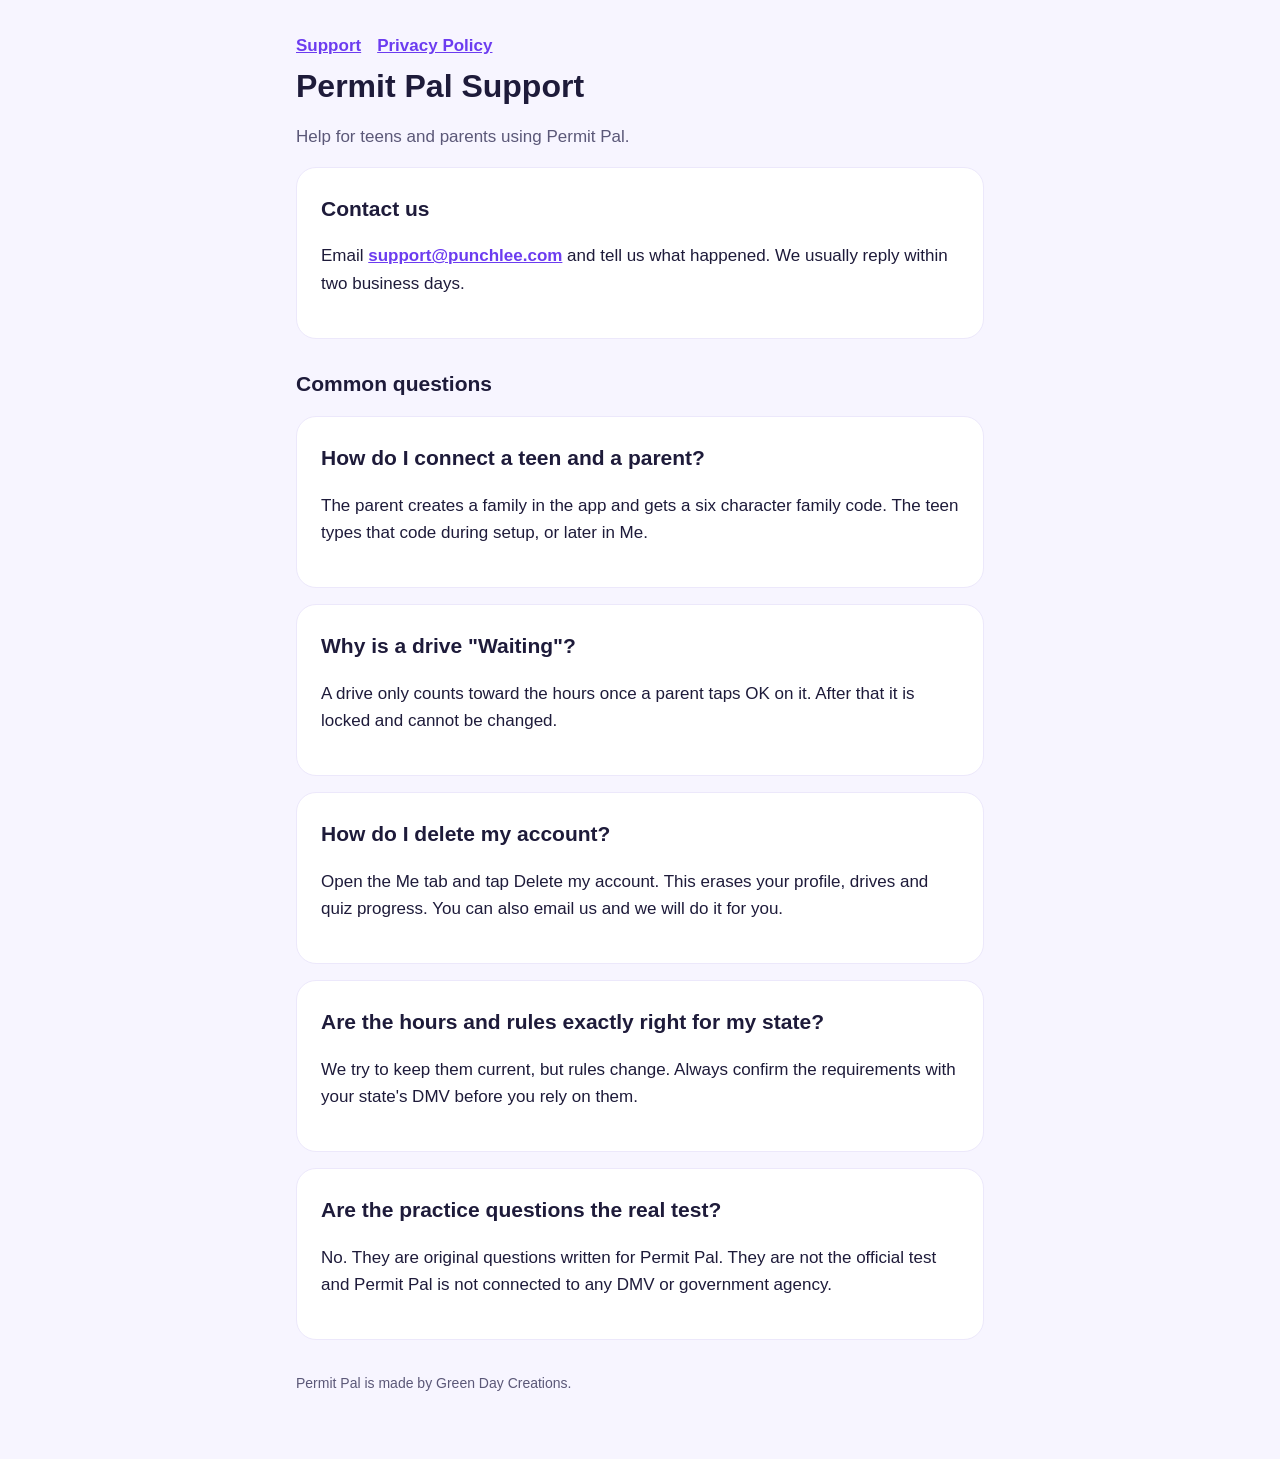
==== index.html @ 91314e0c "Permit Pal support and privacy pages Co-Authored-By: Claude Sonnet 5.5 <noreply@anthropic.com>" ====
<!doctype html><html lang="en"><head><meta charset="utf-8"><meta name="viewport" content="width=device-width,initial-scale=1"><title>Permit Pal Support</title><meta name="description" content="Help and contact for Permit Pal, the learner permit driving log and practice test app."><link rel="stylesheet" href="style.css"></head><body><main>
<nav><a href="./">Support</a><a href="privacy/">Privacy Policy</a></nav>
<h1>Permit Pal Support</h1><p class="sub">Help for teens and parents using Permit Pal.</p>
<div class="card"><h2 style="margin-top:0">Contact us</h2><p>Email <a href="mailto:support@punchlee.com?subject=Permit%20Pal">support@punchlee.com</a> and tell us what happened. We usually reply within two business days.</p></div>
<h2>Common questions</h2>
<div class="card"><h2 style="margin-top:0">How do I connect a teen and a parent?</h2><p>The parent creates a family in the app and gets a six character family code. The teen types that code during setup, or later in Me.</p></div>
<div class="card"><h2 style="margin-top:0">Why is a drive "Waiting"?</h2><p>A drive only counts toward the hours once a parent taps OK on it. After that it is locked and cannot be changed.</p></div>
<div class="card"><h2 style="margin-top:0">How do I delete my account?</h2><p>Open the Me tab and tap Delete my account. This erases your profile, drives and quiz progress. You can also email us and we will do it for you.</p></div>
<div class="card"><h2 style="margin-top:0">Are the hours and rules exactly right for my state?</h2><p>We try to keep them current, but rules change. Always confirm the requirements with your state's DMV before you rely on them.</p></div>
<div class="card"><h2 style="margin-top:0">Are the practice questions the real test?</h2><p>No. They are original questions written for Permit Pal. They are not the official test and Permit Pal is not connected to any DMV or government agency.</p></div>
<footer>Permit Pal is made by Green Day Creations.</footer></main></body></html>
---- style.css ----
:root{--bg:#F7F5FF;--card:#fff;--ink:#1E1B3A;--sub:#5B5878;--purple:#6C3CF0;--line:#ECE8FB}
@media (prefers-color-scheme:dark){:root{--bg:#14122B;--card:#1E1B3A;--ink:#F1EEFF;--sub:#B9B4D8;--purple:#A78BFA;--line:#322E5C}}
*{box-sizing:border-box}body{margin:0;background:var(--bg);color:var(--ink);font:17px/1.6 -apple-system,BlinkMacSystemFont,"Segoe UI",Roboto,sans-serif}
main{max-width:720px;margin:0 auto;padding:32px 16px 64px}.card{background:var(--card);border:1px solid var(--line);border-radius:20px;padding:24px;margin:16px 0}
h1{font-size:32px;line-height:1.2;margin:8px 0 4px}h2{font-size:21px;margin:28px 0 6px}p,li{color:var(--ink)}.sub{color:var(--sub)}a{color:var(--purple);font-weight:600}
ul{padding-left:20px}nav a{margin-right:16px}footer{color:var(--sub);font-size:14px;margin-top:32px}
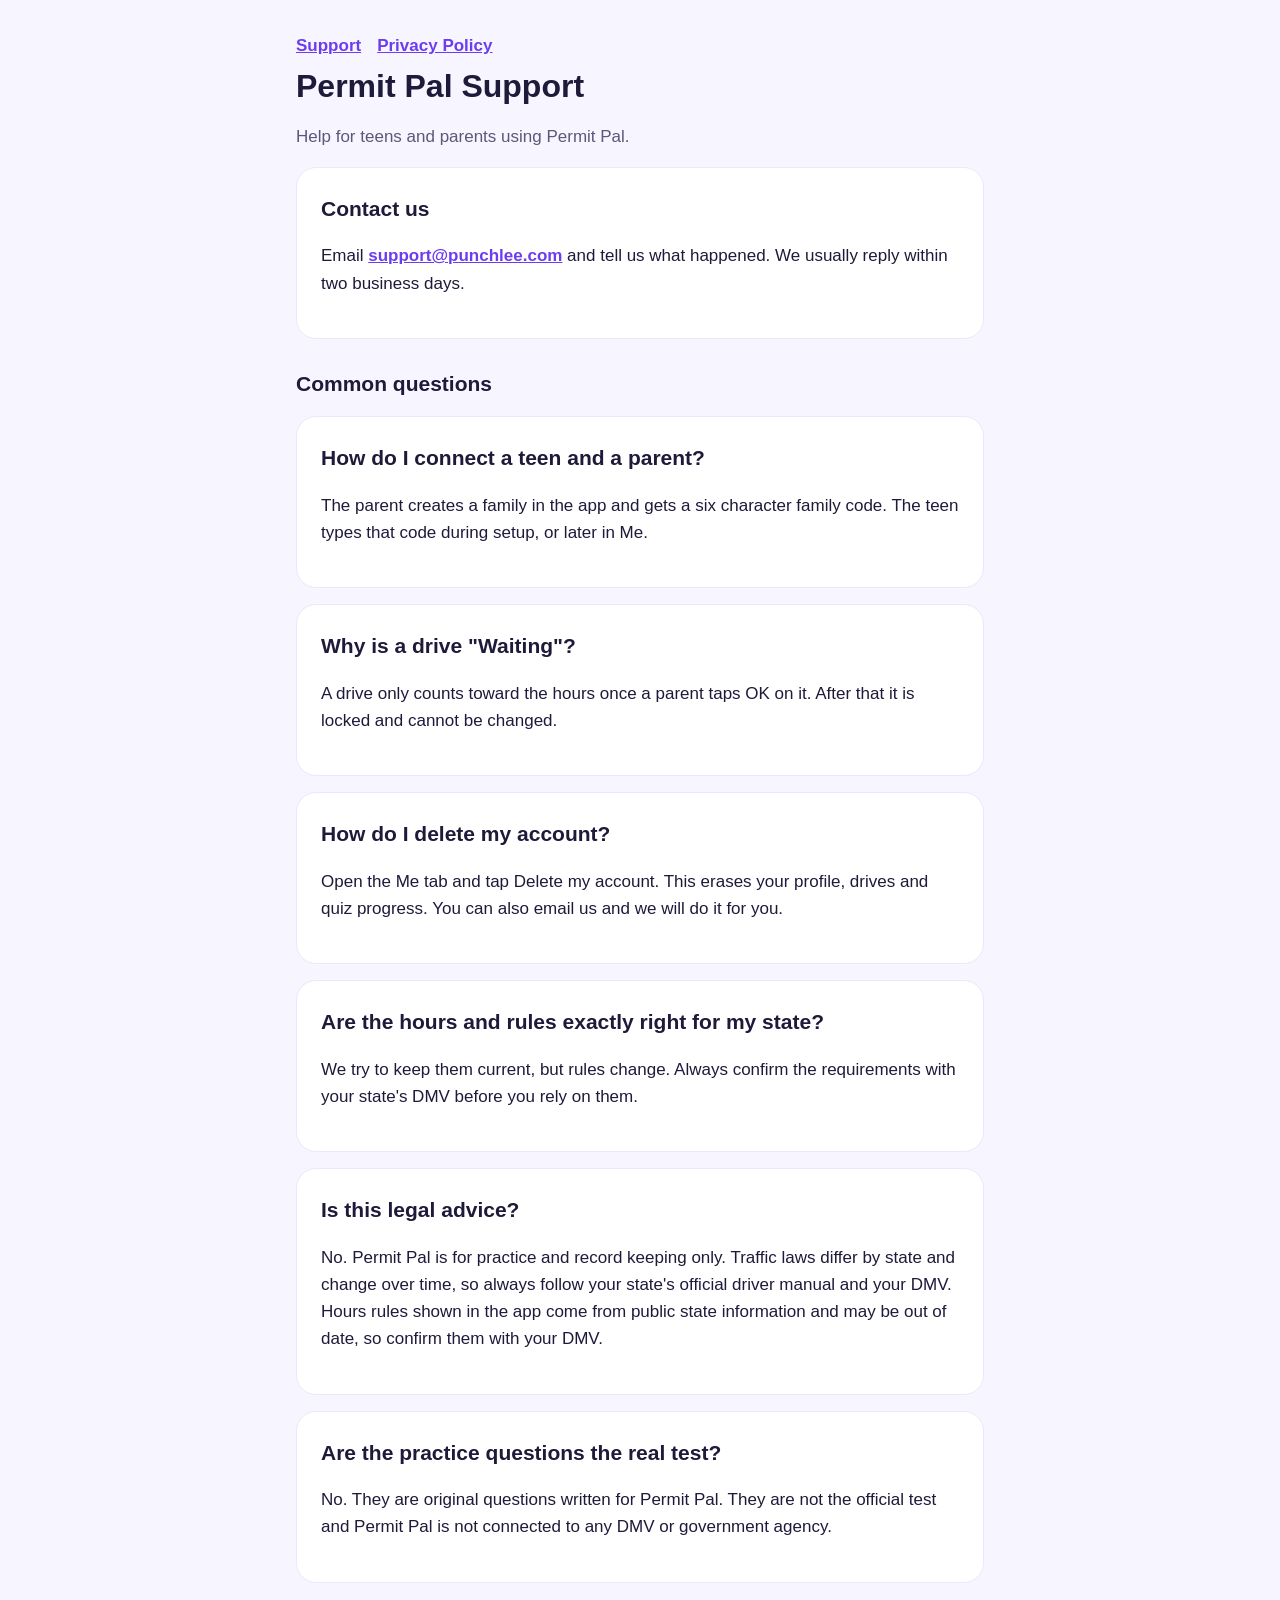
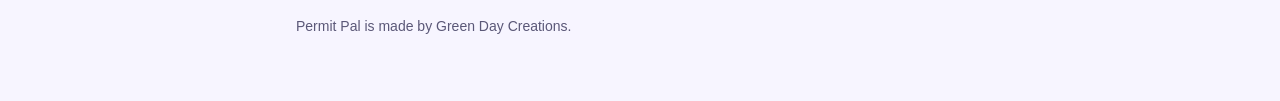
==== commit b7887bc0: "Add not-legal-advice disclaimer to support page Co-Authored-By: Claude Sonnet 5.5 <noreply@anthropic" ====
--- a/index.html
+++ b/index.html
@@ -7,5 +7,6 @@
 <div class="card"><h2 style="margin-top:0">Why is a drive "Waiting"?</h2><p>A drive only counts toward the hours once a parent taps OK on it. After that it is locked and cannot be changed.</p></div>
 <div class="card"><h2 style="margin-top:0">How do I delete my account?</h2><p>Open the Me tab and tap Delete my account. This erases your profile, drives and quiz progress. You can also email us and we will do it for you.</p></div>
 <div class="card"><h2 style="margin-top:0">Are the hours and rules exactly right for my state?</h2><p>We try to keep them current, but rules change. Always confirm the requirements with your state's DMV before you rely on them.</p></div>
+<div class="card"><h2 style="margin-top:0">Is this legal advice?</h2><p>No. Permit Pal is for practice and record keeping only. Traffic laws differ by state and change over time, so always follow your state's official driver manual and your DMV. Hours rules shown in the app come from public state information and may be out of date, so confirm them with your DMV.</p></div>
 <div class="card"><h2 style="margin-top:0">Are the practice questions the real test?</h2><p>No. They are original questions written for Permit Pal. They are not the official test and Permit Pal is not connected to any DMV or government agency.</p></div>
 <footer>Permit Pal is made by Green Day Creations.</footer></main></body></html>
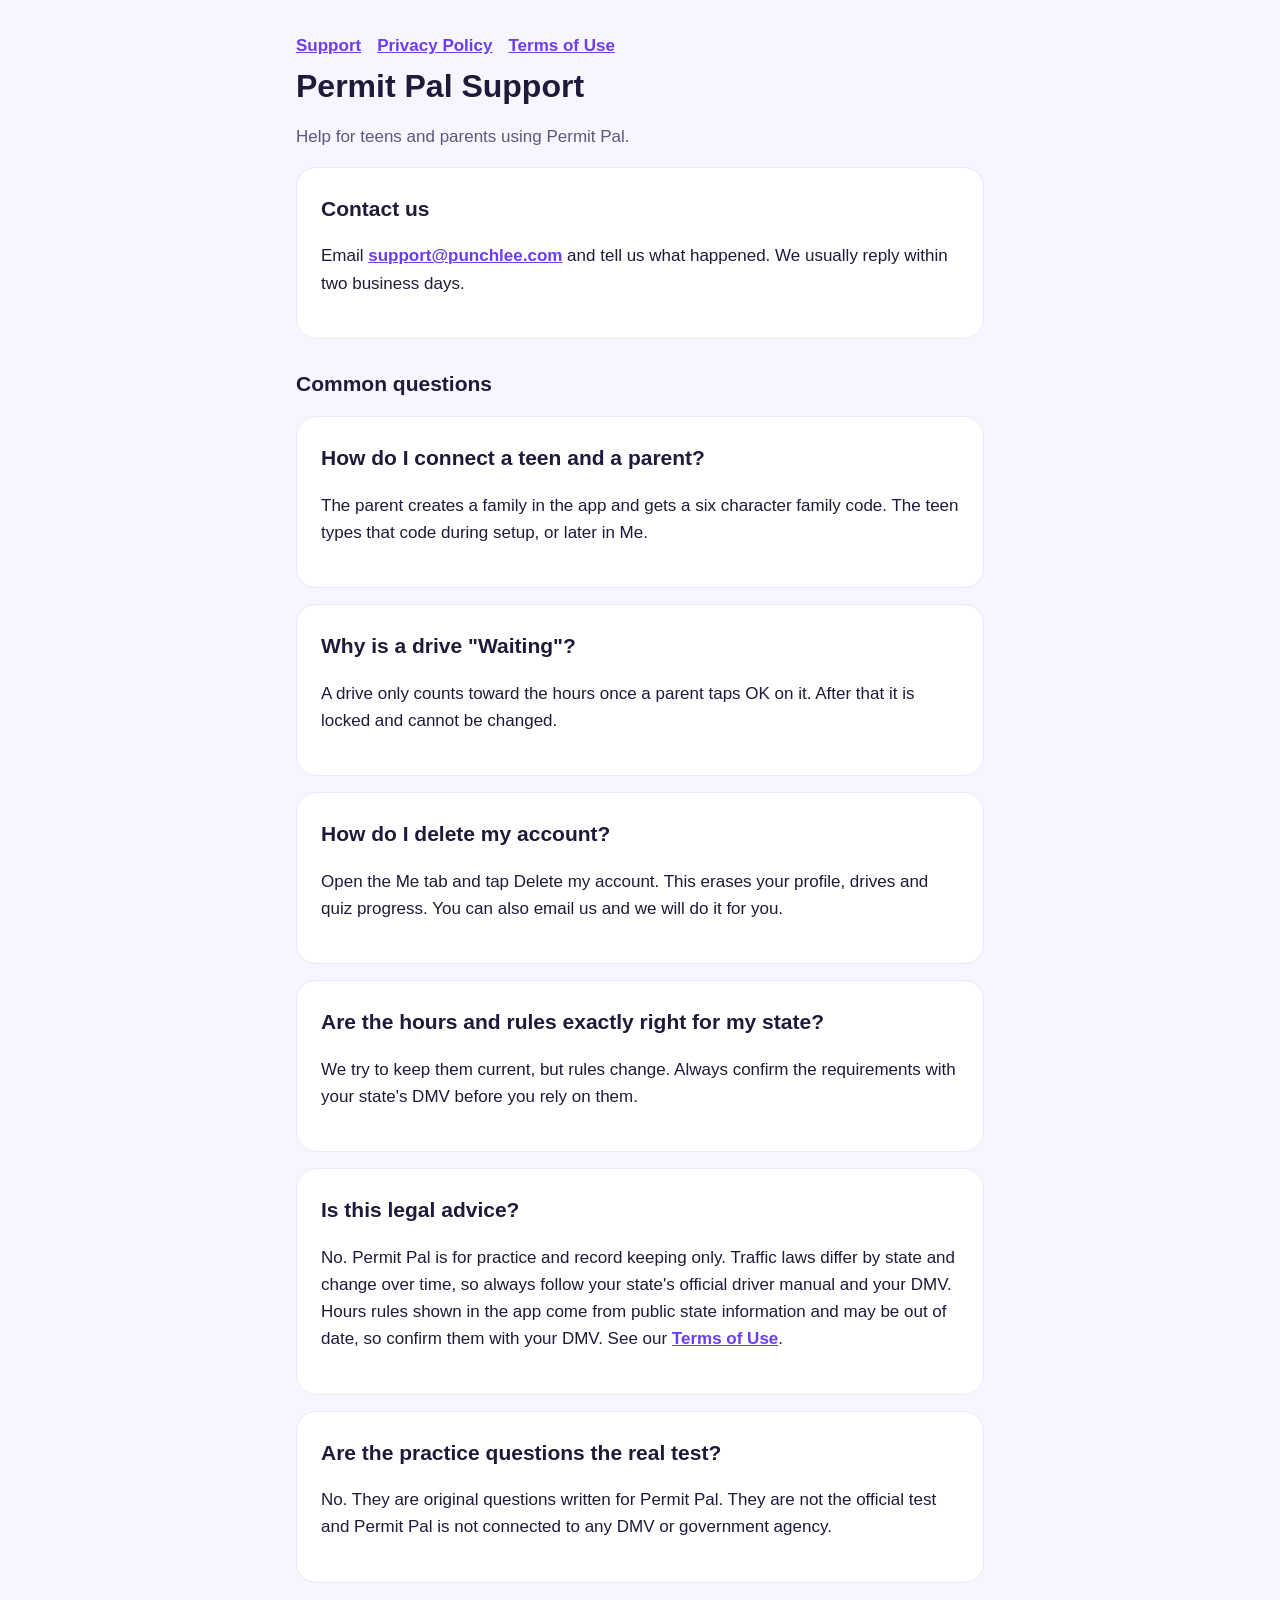
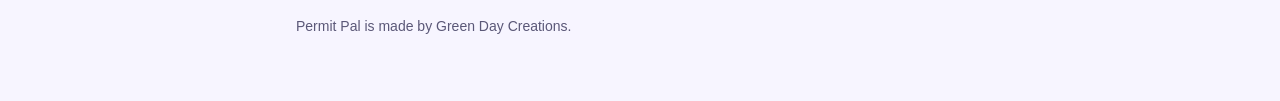
==== commit 1abd1385: "Add Terms of Use page and link it from support and privacy Co-Authored-By: Claude Opus 5.5 <noreply@" ====
--- a/index.html
+++ b/index.html
@@ -1,5 +1,5 @@
 <!doctype html><html lang="en"><head><meta charset="utf-8"><meta name="viewport" content="width=device-width,initial-scale=1"><title>Permit Pal Support</title><meta name="description" content="Help and contact for Permit Pal, the learner permit driving log and practice test app."><link rel="stylesheet" href="style.css"></head><body><main>
-<nav><a href="./">Support</a><a href="privacy/">Privacy Policy</a></nav>
+<nav><a href="./">Support</a><a href="privacy/">Privacy Policy</a><a href="terms/">Terms of Use</a></nav>
 <h1>Permit Pal Support</h1><p class="sub">Help for teens and parents using Permit Pal.</p>
 <div class="card"><h2 style="margin-top:0">Contact us</h2><p>Email <a href="mailto:support@punchlee.com?subject=Permit%20Pal">support@punchlee.com</a> and tell us what happened. We usually reply within two business days.</p></div>
 <h2>Common questions</h2>
@@ -7,6 +7,6 @@
 <div class="card"><h2 style="margin-top:0">Why is a drive "Waiting"?</h2><p>A drive only counts toward the hours once a parent taps OK on it. After that it is locked and cannot be changed.</p></div>
 <div class="card"><h2 style="margin-top:0">How do I delete my account?</h2><p>Open the Me tab and tap Delete my account. This erases your profile, drives and quiz progress. You can also email us and we will do it for you.</p></div>
 <div class="card"><h2 style="margin-top:0">Are the hours and rules exactly right for my state?</h2><p>We try to keep them current, but rules change. Always confirm the requirements with your state's DMV before you rely on them.</p></div>
-<div class="card"><h2 style="margin-top:0">Is this legal advice?</h2><p>No. Permit Pal is for practice and record keeping only. Traffic laws differ by state and change over time, so always follow your state's official driver manual and your DMV. Hours rules shown in the app come from public state information and may be out of date, so confirm them with your DMV.</p></div>
+<div class="card"><h2 style="margin-top:0">Is this legal advice?</h2><p>No. Permit Pal is for practice and record keeping only. Traffic laws differ by state and change over time, so always follow your state's official driver manual and your DMV. Hours rules shown in the app come from public state information and may be out of date, so confirm them with your DMV. See our <a href="terms/">Terms of Use</a>.</p></div>
 <div class="card"><h2 style="margin-top:0">Are the practice questions the real test?</h2><p>No. They are original questions written for Permit Pal. They are not the official test and Permit Pal is not connected to any DMV or government agency.</p></div>
 <footer>Permit Pal is made by Green Day Creations.</footer></main></body></html>
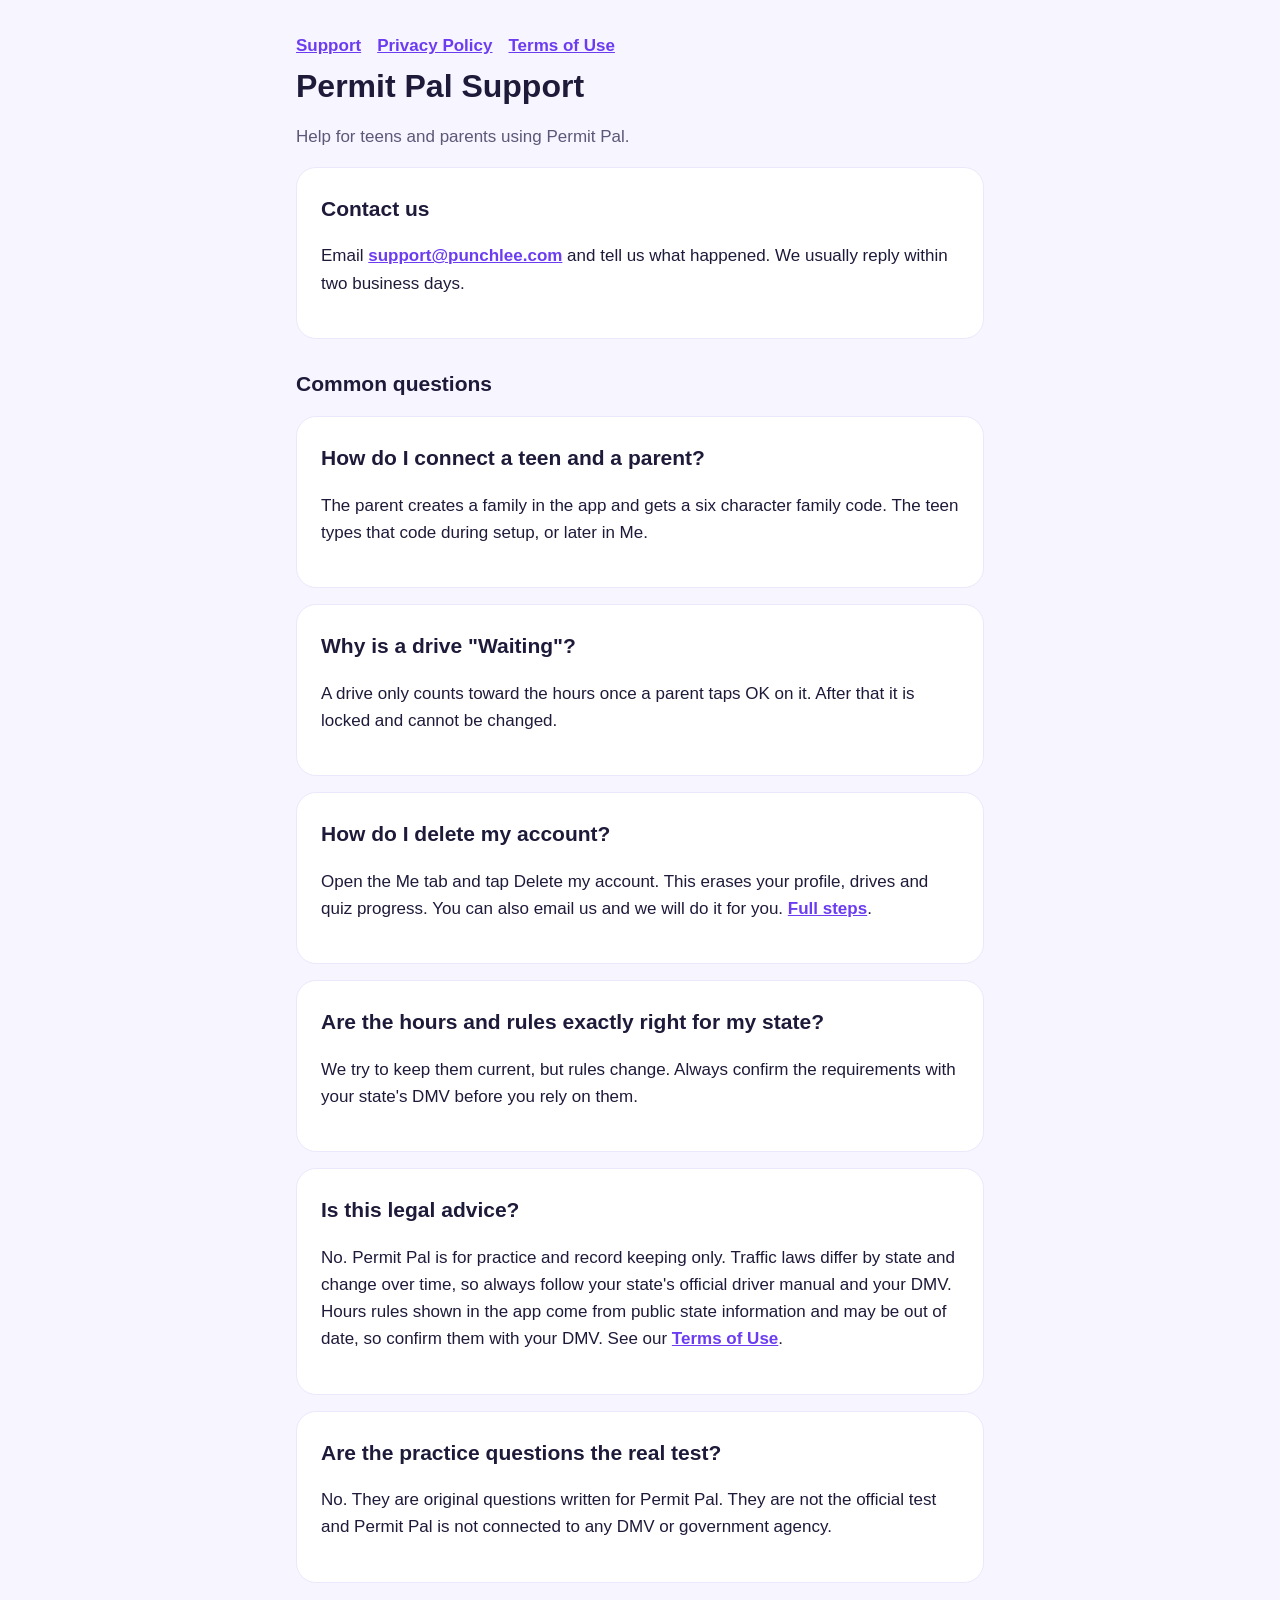
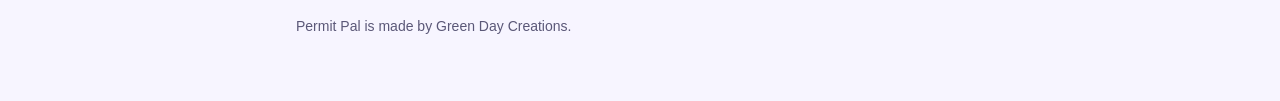
==== commit e7c7783c: "Add account deletion page for Google Play" ====
--- a/index.html
+++ b/index.html
@@ -5,7 +5,7 @@
 <h2>Common questions</h2>
 <div class="card"><h2 style="margin-top:0">How do I connect a teen and a parent?</h2><p>The parent creates a family in the app and gets a six character family code. The teen types that code during setup, or later in Me.</p></div>
 <div class="card"><h2 style="margin-top:0">Why is a drive "Waiting"?</h2><p>A drive only counts toward the hours once a parent taps OK on it. After that it is locked and cannot be changed.</p></div>
-<div class="card"><h2 style="margin-top:0">How do I delete my account?</h2><p>Open the Me tab and tap Delete my account. This erases your profile, drives and quiz progress. You can also email us and we will do it for you.</p></div>
+<div class="card"><h2 style="margin-top:0">How do I delete my account?</h2><p>Open the Me tab and tap Delete my account. This erases your profile, drives and quiz progress. You can also email us and we will do it for you. <a href="delete-account/">Full steps</a>.</p></div>
 <div class="card"><h2 style="margin-top:0">Are the hours and rules exactly right for my state?</h2><p>We try to keep them current, but rules change. Always confirm the requirements with your state's DMV before you rely on them.</p></div>
 <div class="card"><h2 style="margin-top:0">Is this legal advice?</h2><p>No. Permit Pal is for practice and record keeping only. Traffic laws differ by state and change over time, so always follow your state's official driver manual and your DMV. Hours rules shown in the app come from public state information and may be out of date, so confirm them with your DMV. See our <a href="terms/">Terms of Use</a>.</p></div>
 <div class="card"><h2 style="margin-top:0">Are the practice questions the real test?</h2><p>No. They are original questions written for Permit Pal. They are not the official test and Permit Pal is not connected to any DMV or government agency.</p></div>
